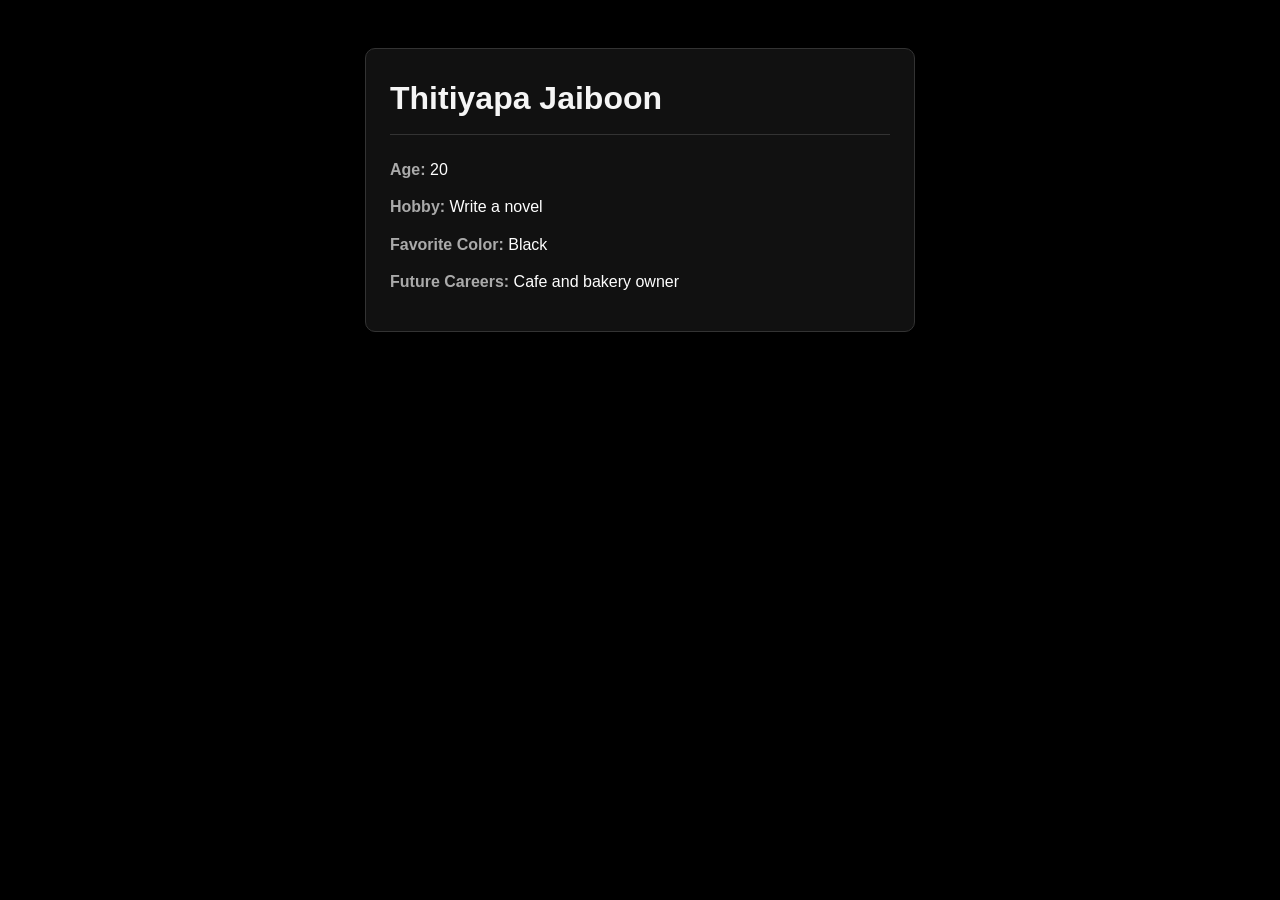
==== ink.html @ 3fa629ab "Name:Thitiyapa Jaiboon" ====
<!DOCTYPE html>
<html lang="en">
<head>
    <meta charset="UTF-8">
    <meta name="viewport" content="width=device-width, initial-scale=1.0">
    <title>Thitiyapa Jaiboon - Profile</title>
    <style>
        body {
            background-color: #000000;
            color: #ffffff;
            font-family: Arial, sans-serif;
            line-height: 1.6;
            padding: 40px;
        }
        .card {
            max-width: 500px;
            margin: auto;
            border: 1px solid #333333;
            border-radius: 10px;
            padding: 24px;
            background-color: #111111;
        }
        h1 {
            margin-top: 0;
            color: #f5f5f5;
            border-bottom: 1px solid #333333;
            padding-bottom: 10px;
        }
        p {
            font-size: 16px;
            margin: 12px 0;
        }
        .label {
            color: #aaaaaa;
            font-weight: bold;
        }
    </style>
</head>
<body>
    <div class="card">
        <h1>Thitiyapa Jaiboon</h1>
        <p><span class="label">Age:</span> 20</p>
        <p><span class="label">Hobby:</span> Write a novel</p>
        <p><span class="label">Favorite Color:</span> Black</p>
        <p><span class="label">Future Careers:</span> Cafe and bakery owner</p>
    </div>
</body>
</html>
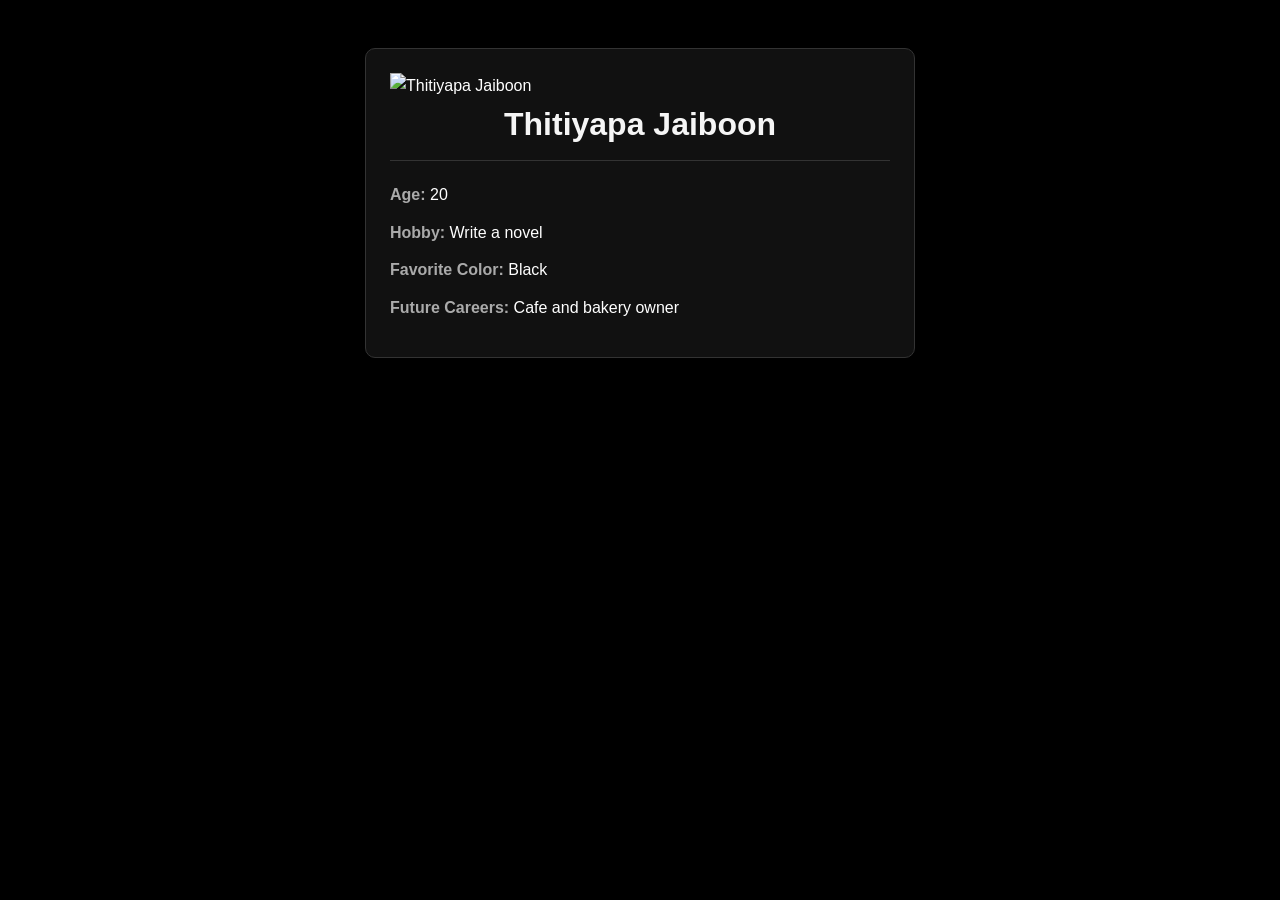
==== commit 21da9d64: "nameme" ====
--- a/ink.html
+++ b/ink.html
@@ -20,11 +20,21 @@
             padding: 24px;
             background-color: #111111;
         }
+        .profile-img {
+            display: block;
+            width: 140px;
+            height: 140px;
+            object-fit: cover;
+            border-radius: 50%;
+            border: 2px solid #444444;
+            margin: 0 auto 20px auto;
+        }
         h1 {
             margin-top: 0;
             color: #f5f5f5;
             border-bottom: 1px solid #333333;
             padding-bottom: 10px;
+            text-align: center;
         }
         p {
             font-size: 16px;
@@ -38,6 +48,7 @@
 </head>
 <body>
     <div class="card">
+        <img src="3110.jpg" alt="Thitiyapa Jaiboon" class="3110-img">
         <h1>Thitiyapa Jaiboon</h1>
         <p><span class="label">Age:</span> 20</p>
         <p><span class="label">Hobby:</span> Write a novel</p>
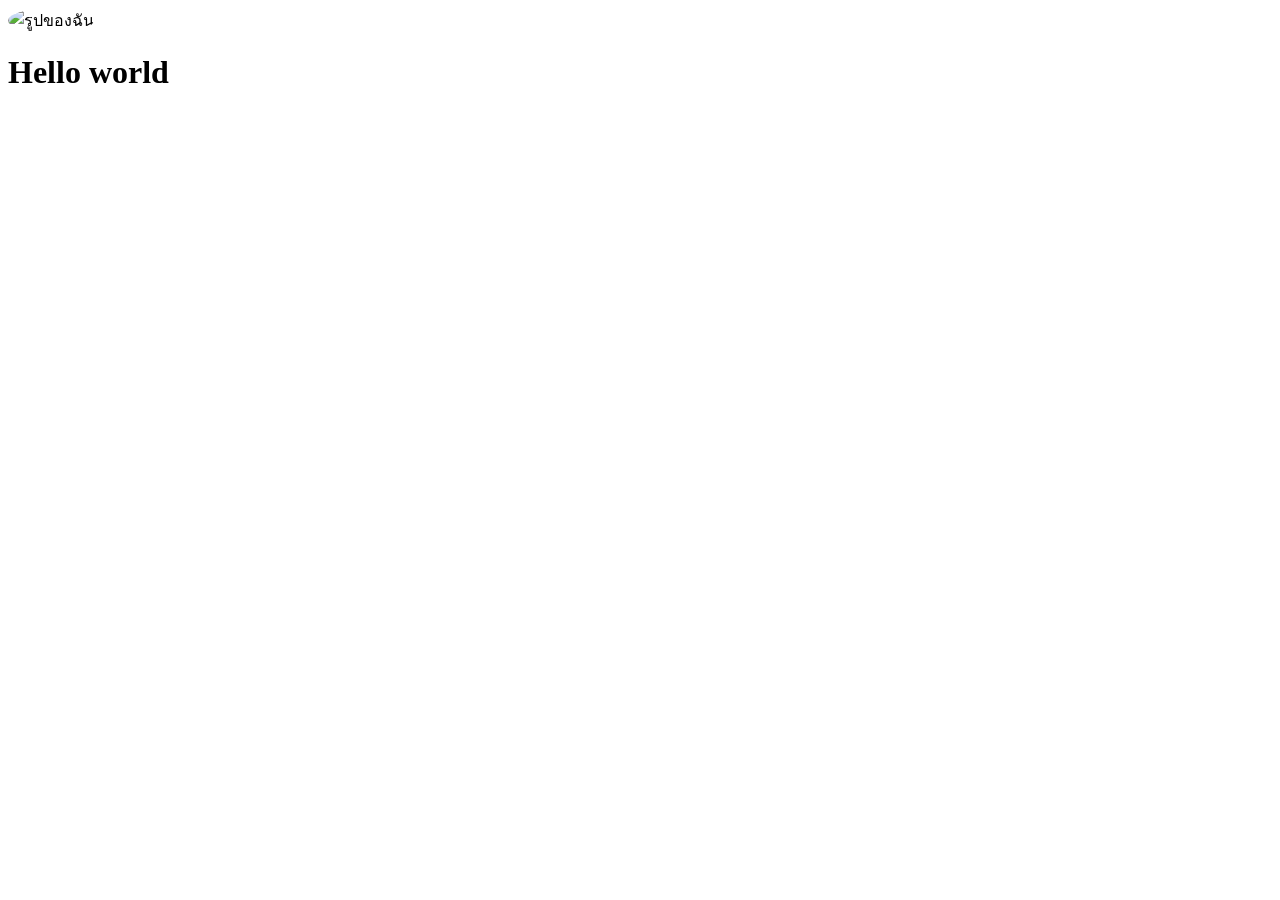
==== commit 5d9ea5f4: "nameme" ====
--- a/ink.html
+++ b/ink.html
@@ -1,59 +1,12 @@
 <!DOCTYPE html>
 <html lang="en">
 <head>
+    <img src="myphoto.jpg" width="250" alt="รูปของฉัน" style="border-radius: 50%;">
     <meta charset="UTF-8">
     <meta name="viewport" content="width=device-width, initial-scale=1.0">
-    <title>Thitiyapa Jaiboon - Profile</title>
-    <style>
-        body {
-            background-color: #000000;
-            color: #ffffff;
-            font-family: Arial, sans-serif;
-            line-height: 1.6;
-            padding: 40px;
-        }
-        .card {
-            max-width: 500px;
-            margin: auto;
-            border: 1px solid #333333;
-            border-radius: 10px;
-            padding: 24px;
-            background-color: #111111;
-        }
-        .profile-img {
-            display: block;
-            width: 140px;
-            height: 140px;
-            object-fit: cover;
-            border-radius: 50%;
-            border: 2px solid #444444;
-            margin: 0 auto 20px auto;
-        }
-        h1 {
-            margin-top: 0;
-            color: #f5f5f5;
-            border-bottom: 1px solid #333333;
-            padding-bottom: 10px;
-            text-align: center;
-        }
-        p {
-            font-size: 16px;
-            margin: 12px 0;
-        }
-        .label {
-            color: #aaaaaa;
-            font-weight: bold;
-        }
-    </style>
+    <title>Document</title>
 </head>
 <body>
-    <div class="card">
-        <img src="3110.jpg" alt="Thitiyapa Jaiboon" class="3110-img">
-        <h1>Thitiyapa Jaiboon</h1>
-        <p><span class="label">Age:</span> 20</p>
-        <p><span class="label">Hobby:</span> Write a novel</p>
-        <p><span class="label">Favorite Color:</span> Black</p>
-        <p><span class="label">Future Careers:</span> Cafe and bakery owner</p>
-    </div>
+    <h1>Hello world</h1>
 </body>
 </html>
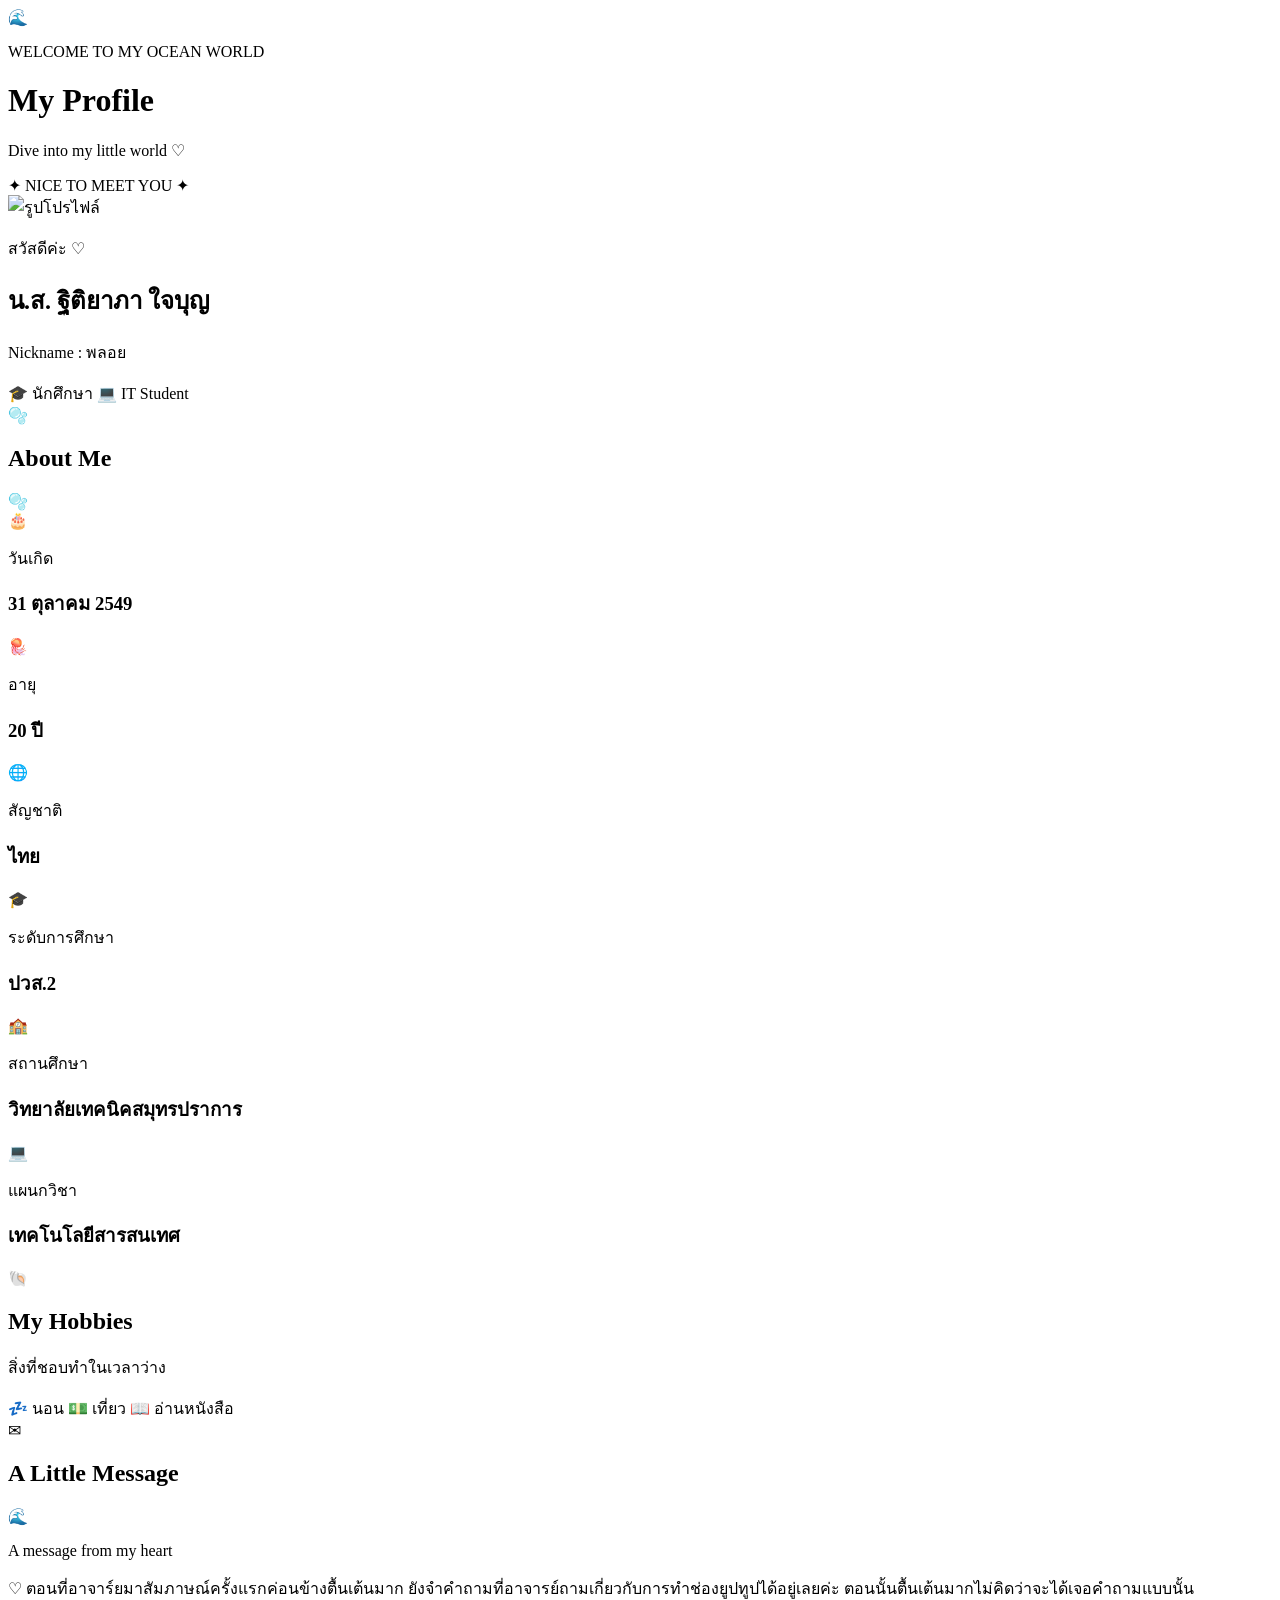
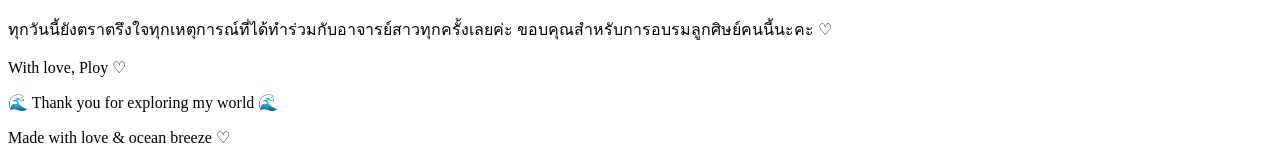
==== commit 9964c26a: "ink" ====
--- a/ink.html
+++ b/ink.html
@@ -1,12 +1,150 @@
+
 <!DOCTYPE html>
-<html lang="en">
+<html lang="th">
 <head>
-    <img src="myphoto.jpg" width="250" alt="รูปของฉัน" style="border-radius: 50%;">
     <meta charset="UTF-8">
     <meta name="viewport" content="width=device-width, initial-scale=1.0">
-    <title>Document</title>
+
+    <title>My Profile | Ploy Ocean</title>
+
+
+
+    <link rel="stylesheet" href="style.css">
 </head>
+
 <body>
-    <h1>Hello world</h1>
+
+<main class="wrapper">
+
+    <!-- Header -->
+    <header class="page-header">
+        <span class="flower">🌊</span>
+        <p class="mini-title">WELCOME TO MY OCEAN WORLD</p>
+        <h1>My Profile</h1>
+        <p class="subtitle">Dive into my little world ♡</p>
+        <span class="header-line"></span>
+    </header>
+
+    <!-- Profile -->
+    <section class="profile-card">
+
+        <span class="sticker">✦ NICE TO MEET YOU ✦</span>
+
+        <div class="profile-image">
+            <img src="profile.png" alt="รูปโปรไฟล์">
+        </div>
+
+        <p class="hello">สวัสดีค่ะ ♡</p>
+
+        <h2>น.ส. ฐิติยาภา ใจบุญ</h2>
+
+        <p class="nickname">Nickname : พลอย</p>
+
+        <div class="profile-tags">
+            <span>🎓 นักศึกษา</span>
+            <span>💻 IT Student</span>
+        </div>
+
+    </section>
+
+    <!-- About Me -->
+    <div class="section-heading">
+        <span>🫧</span>
+        <h2>About Me</h2>
+        <span>🫧</span>
+    </div>
+
+    <section class="info-grid">
+
+        <div class="info-card">
+            <span class="icon">🎂</span>
+            <p class="label">วันเกิด</p>
+            <h3>31 ตุลาคม 2549</h3>
+        </div>
+
+        <div class="info-card">
+            <span class="icon">🪼</span>
+            <p class="label">อายุ</p>
+            <h3>20 ปี</h3>
+        </div>
+
+        <div class="info-card">
+            <span class="icon">🌐</span>
+            <p class="label">สัญชาติ</p>
+            <h3>ไทย</h3>
+        </div>
+
+        <div class="info-card">
+            <span class="icon">🎓</span>
+            <p class="label">ระดับการศึกษา</p>
+            <h3>ปวส.2</h3>
+        </div>
+
+        <div class="info-card wide-card">
+            <span class="icon">🏫</span>
+            <p class="label">สถานศึกษา</p>
+            <h3>วิทยาลัยเทคนิคสมุทรปราการ</h3>
+        </div>
+
+        <div class="info-card wide-card">
+            <span class="icon">💻</span>
+            <p class="label">แผนกวิชา</p>
+            <h3>เทคโนโลยีสารสนเทศ</h3>
+        </div>
+
+    </section>
+
+    <!-- Hobbies -->
+    <section class="hobby-card">
+        <span class="icon">🐚</span>
+        <h2>My Hobbies</h2>
+        <p>สิ่งที่ชอบทำในเวลาว่าง</p>
+
+        <div class="hobby-list">
+            <span>💤 นอน</span>
+            <span>💵 เที่ยว</span>
+            <span>📖 อ่านหนังสือ</span>
+        </div>
+    </section>
+
+    <!-- Message -->
+    <section class="letter-card">
+
+        <div class="letter-header">
+            <span>✉</span>
+            <h2>A Little Message</h2>
+            <span>🌊</span>
+        </div>
+
+        <p class="letter-subtitle">
+            A message from my heart
+        </p>
+
+        <div class="letter-content">
+            <p>
+                ♡ ตอนที่อาจาร์ยมาสัมภาษณ์ครั้งแรกค่อนข้างตื้นเต้นมาก 
+                ยังจำคำถามที่อาจารย์ถามเกี่ยวกับการทำช่องยูปทูปได้อยู่เลยค่ะ 
+                ตอนนั้นตื้นเต้นมากไม่คิดว่าจะได้เจอคำถามแบบนั้น
+            </p>
+
+            <p>
+                ทุกวันนี้ยังตราตรึงใจทุกเหตุการณ์ที่ได้ทำร่วมกับอาจารย์สาวทุกครั้งเลยค่ะ ขอบคุณสำหรับการอบรมลูกศิษย์คนนี้นะคะ ♡
+            </p>
+        </div>
+
+        <div class="letter-footer">
+            With love, Ploy ♡
+        </div>
+
+    </section>
+
+    <!-- Footer -->
+    <footer>
+        <p>🌊 Thank you for exploring my world 🌊</p>
+        <p>Made with love & ocean breeze ♡</p>
+    </footer>
+
+</main>
+
 </body>
-</html>+</html>
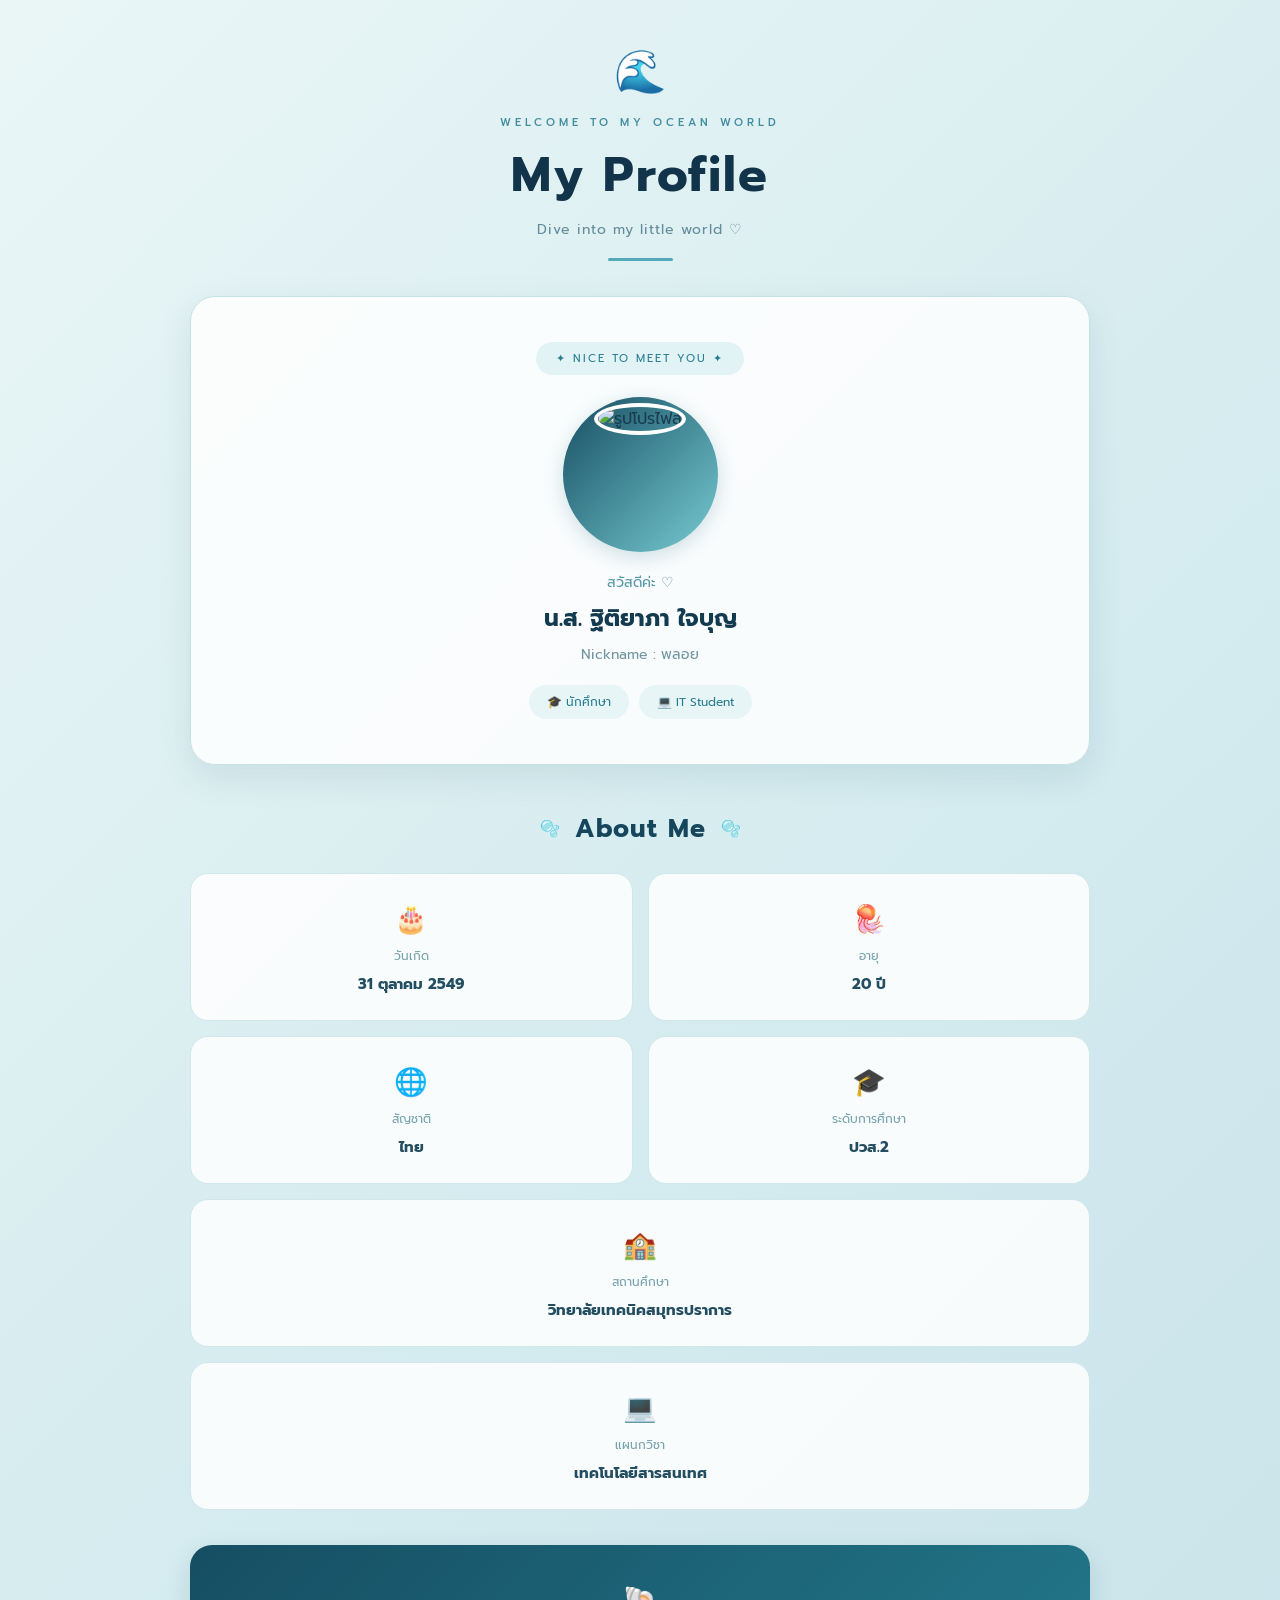
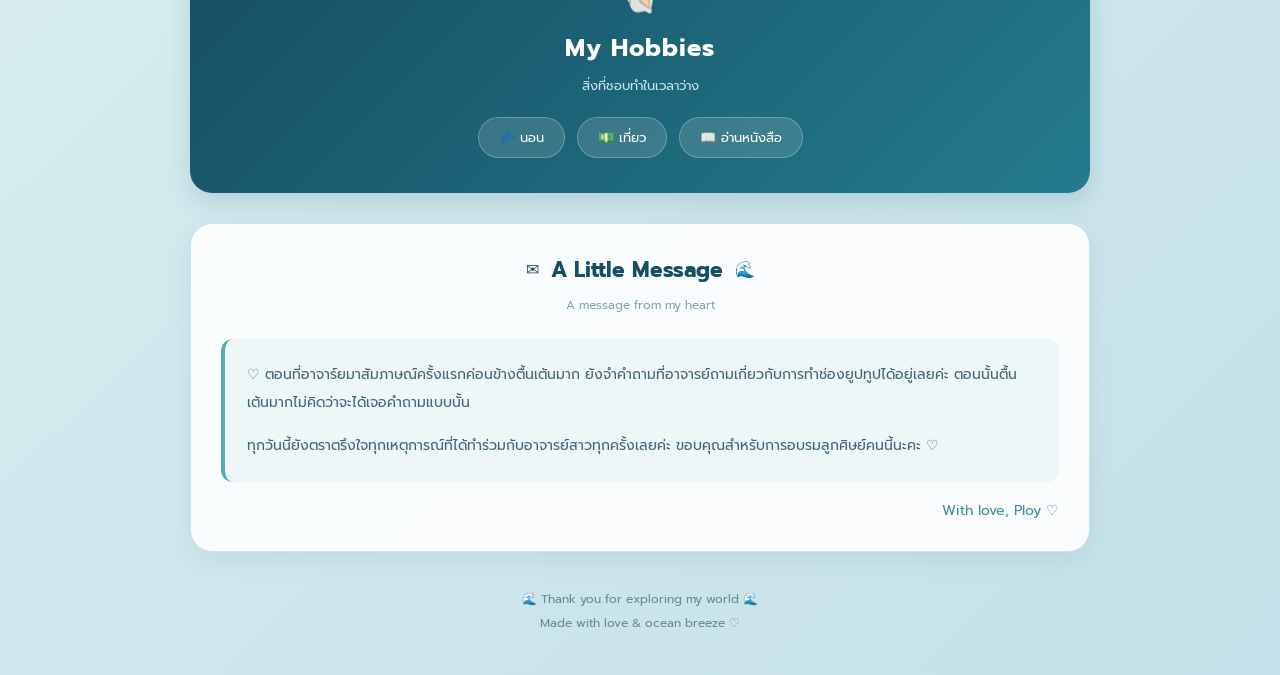
==== commit 6cbf023a: "ink" ====
--- a/ink.html
+++ b/ink.html
@@ -9,7 +9,7 @@
 
 
 
-    <link rel="stylesheet" href="style.css">
+    <link rel="stylesheet" href="cssx.css">
 </head>
 
 <body>
--- a/cssx.css
+++ b/cssx.css
@@ -0,0 +1,318 @@
+
+@import url('https://fonts.googleapis.com/css2?family=Prompt:wght@300;400;500;600;700&display=swap');
+
+* {
+    margin: 0;
+    padding: 0;
+    box-sizing: border-box;
+}
+
+body {
+    font-family: 'Prompt', sans-serif;
+    background: linear-gradient(135deg, #eaf6f6, #d4ebef, #c5e0e8);
+    color: #183b4e;
+    min-height: 100vh;
+    padding: 40px 20px;
+}
+
+.wrapper {
+    max-width: 900px;
+    margin: auto;
+}
+
+/* Header */
+.page-header {
+    text-align: center;
+    margin-bottom: 35px;
+}
+
+.flower {
+    font-size: 42px;
+    display: inline-block;
+    margin-bottom: 10px;
+}
+
+.mini-title {
+    color: #438da1;
+    font-size: 11px;
+    letter-spacing: 4px;
+    font-weight: 500;
+}
+
+.page-header h1 {
+    font-size: 48px;
+    color: #12344a;
+    letter-spacing: 2px;
+    margin: 8px 0;
+}
+
+.subtitle {
+    color: #648c9b;
+    font-size: 14px;
+    letter-spacing: 1px;
+}
+
+.header-line {
+    display: block;
+    width: 65px;
+    height: 3px;
+    background: #55a9b8;
+    margin: 18px auto;
+    border-radius: 10px;
+}
+
+/* Profile Card */
+.profile-card {
+    position: relative;
+    background: rgba(255,255,255,0.85);
+    border: 1px solid #c5e1e6;
+    border-radius: 25px;
+    padding: 45px 25px;
+    text-align: center;
+    box-shadow: 0 12px 35px rgba(23, 74, 95, 0.10);
+}
+
+.sticker {
+    display: inline-block;
+    background: #e1f3f4;
+    color: #287d91;
+    padding: 8px 20px;
+    border-radius: 30px;
+    font-size: 11px;
+    letter-spacing: 2px;
+    margin-bottom: 22px;
+}
+
+.profile-image {
+    width: 155px;
+    height: 155px;
+    margin: auto;
+    border-radius: 50%;
+    padding: 6px;
+    background: linear-gradient(135deg, #164e63, #77cbd1);
+    box-shadow: 0 5px 20px rgba(29, 103, 125, 0.2);
+}
+
+.profile-image img {
+    width: 100%;
+    height: 100%;
+    object-fit: cover;
+    border-radius: 50%;
+    border: 4px solid white;
+}
+
+.hello {
+    color: #5597a6;
+    margin-top: 20px;
+    font-size: 14px;
+}
+
+.profile-card h2 {
+    color: #123b50;
+    font-size: 23px;
+    margin: 8px 0;
+}
+
+.nickname {
+    color: #7196a2;
+    font-size: 14px;
+}
+
+.profile-tags {
+    display: flex;
+    justify-content: center;
+    flex-wrap: wrap;
+    gap: 10px;
+    margin-top: 20px;
+}
+
+.profile-tags span {
+    background: #e8f5f6;
+    color: #287d91;
+    padding: 8px 18px;
+    border-radius: 30px;
+    font-size: 12px;
+}
+
+/* Section Heading */
+.section-heading {
+    display: flex;
+    justify-content: center;
+    align-items: center;
+    gap: 15px;
+    margin: 45px 0 25px;
+}
+
+.section-heading h2 {
+    color: #16465b;
+    font-size: 25px;
+    letter-spacing: 1px;
+}
+
+/* Information Grid */
+.info-grid {
+    display: grid;
+    grid-template-columns: repeat(2, 1fr);
+    gap: 15px;
+}
+
+.info-card {
+    background: rgba(255,255,255,0.85);
+    padding: 25px 15px;
+    border-radius: 18px;
+    text-align: center;
+    border: 1px solid #d1e7ea;
+    transition: 0.3s;
+}
+
+.info-card:hover {
+    transform: translateY(-5px);
+    box-shadow: 0 10px 25px rgba(27, 89, 109, 0.12);
+    border-color: #77cbd1;
+}
+
+.wide-card {
+    grid-column: span 2;
+}
+
+.icon {
+    font-size: 27px;
+}
+
+.label {
+    color: #75a2ae;
+    font-size: 12px;
+    margin: 8px 0;
+}
+
+.info-card h3 {
+    font-size: 15px;
+    color: #234d60;
+}
+
+/* Hobbies */
+.hobby-card {
+    background: linear-gradient(135deg, #164e63, #247b8d);
+    color: white;
+    text-align: center;
+    padding: 35px 20px;
+    border-radius: 22px;
+    margin-top: 35px;
+    box-shadow: 0 10px 25px rgba(22, 78, 99, 0.15);
+}
+
+.hobby-card h2 {
+    margin: 10px 0;
+    letter-spacing: 1px;
+}
+
+.hobby-card p {
+    color: #c6e8ed;
+    font-size: 13px;
+}
+
+.hobby-list {
+    display: flex;
+    justify-content: center;
+    flex-wrap: wrap;
+    gap: 12px;
+    margin-top: 22px;
+}
+
+.hobby-list span {
+    background: rgba(255,255,255,0.13);
+    border: 1px solid rgba(255,255,255,0.25);
+    padding: 10px 20px;
+    border-radius: 30px;
+    font-size: 13px;
+}
+
+/* Letter */
+.letter-card {
+    background: rgba(255,255,255,0.9);
+    border-radius: 22px;
+    padding: 30px;
+    margin-top: 30px;
+    border: 1px solid #c9e3e8;
+    box-shadow: 0 8px 25px rgba(23, 74, 95, 0.08);
+}
+
+.letter-header {
+    display: flex;
+    justify-content: center;
+    align-items: center;
+    gap: 12px;
+    color: #164e63;
+}
+
+.letter-header h2 {
+    font-size: 21px;
+}
+
+.letter-subtitle {
+    text-align: center;
+    color: #7ba8b1;
+    font-size: 12px;
+    margin: 10px 0 25px;
+}
+
+.letter-content {
+    background: #edf7f8;
+    border-left: 4px solid #55a9b8;
+    padding: 22px;
+    border-radius: 12px;
+    color: #416777;
+    font-size: 14px;
+    line-height: 2;
+}
+
+.letter-content p + p {
+    margin-top: 15px;
+}
+
+.letter-footer {
+    text-align: right;
+    color: #438da1;
+    margin-top: 18px;
+    font-size: 14px;
+}
+
+/* Footer */
+footer {
+    text-align: center;
+    margin-top: 35px;
+    color: #628d9b;
+    font-size: 12px;
+    line-height: 2;
+}
+
+/* Responsive */
+@media (max-width: 600px) {
+    body {
+        padding: 25px 12px;
+    }
+
+    .page-header h1 {
+        font-size: 36px;
+    }
+
+    .info-grid {
+        grid-template-columns: 1fr;
+    }
+
+    .wide-card {
+        grid-column: span 1;
+    }
+
+    .profile-card {
+        padding: 35px 15px;
+    }
+
+    .profile-card h2 {
+        font-size: 19px;
+    }
+
+    .letter-card {
+        padding: 22px 16px;
+    }
+}
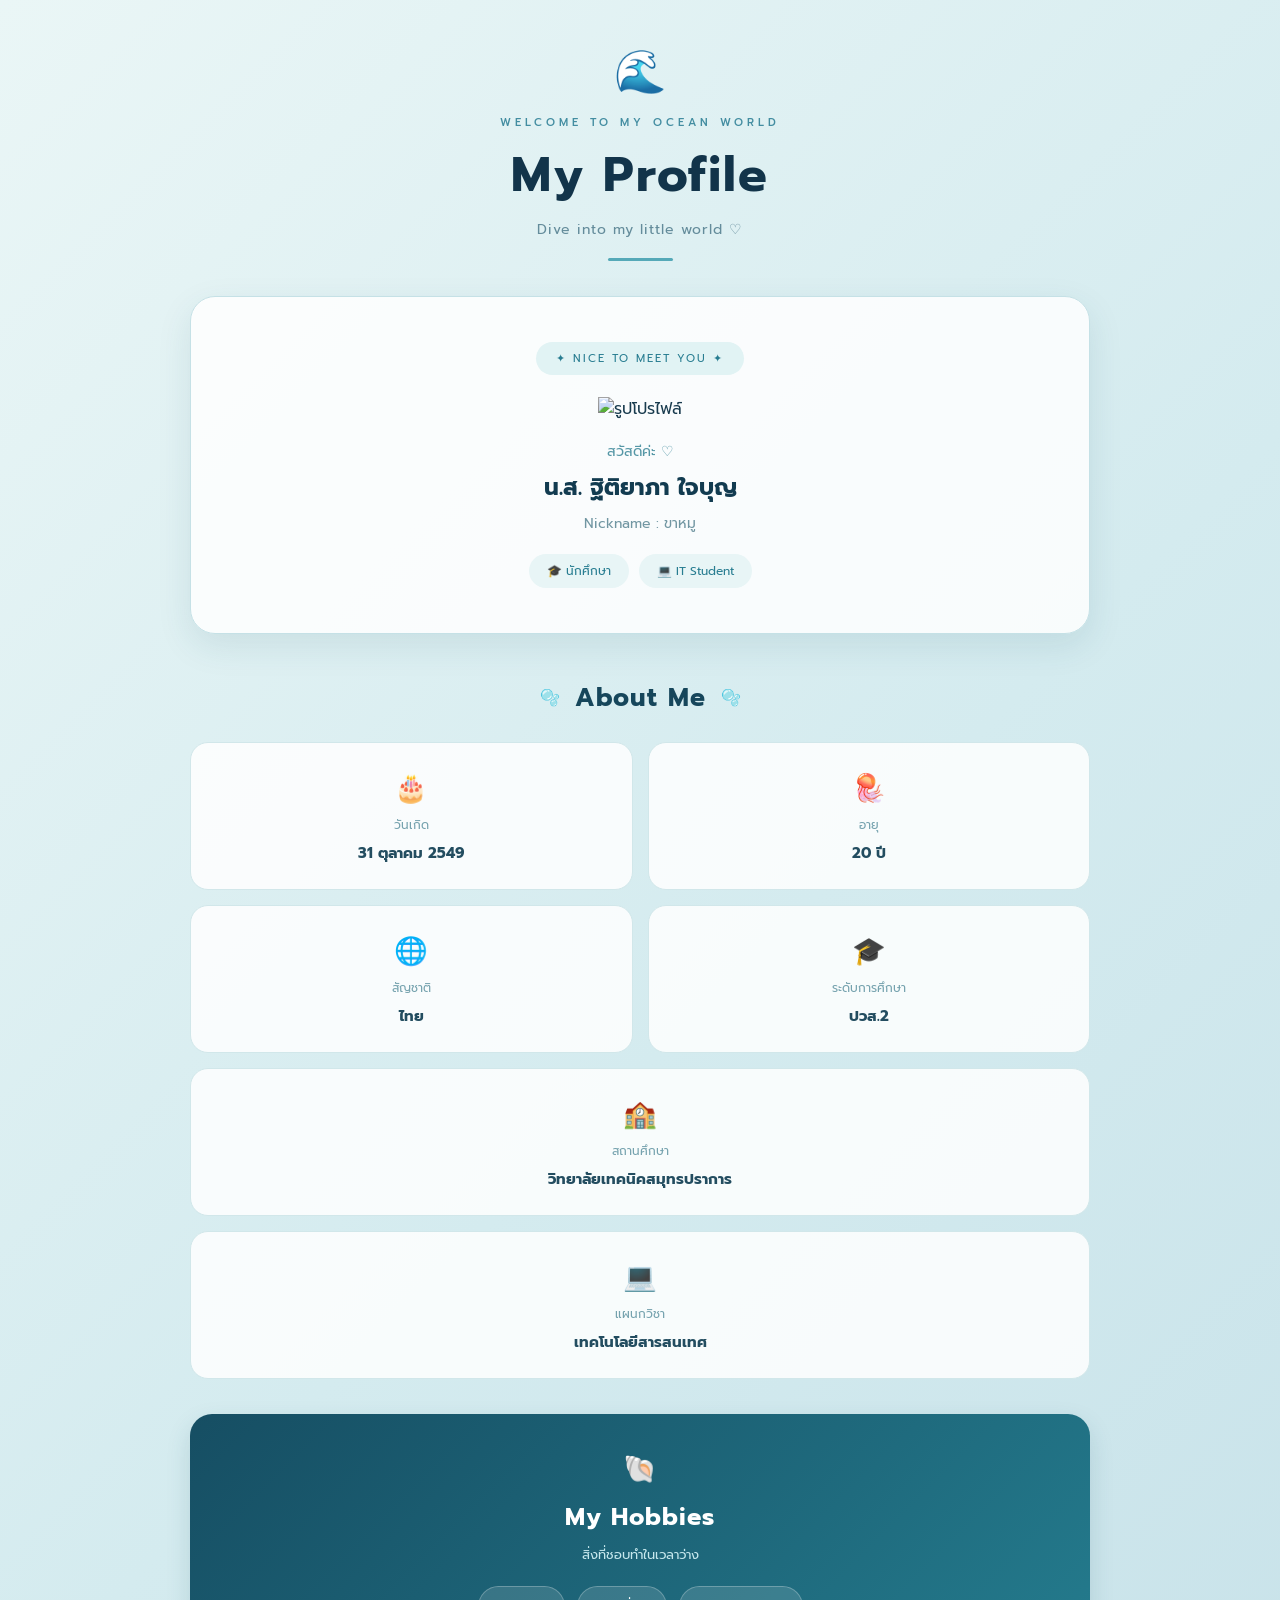
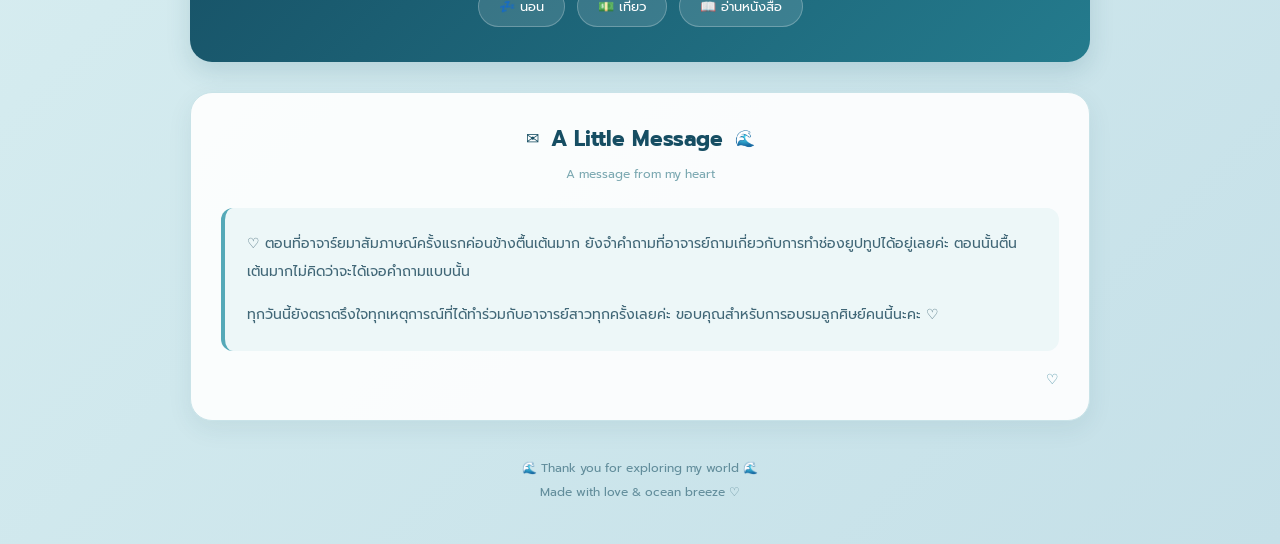
==== commit 74586041: "ink" ====
--- a/ink.html
+++ b/ink.html
@@ -5,7 +5,7 @@
     <meta charset="UTF-8">
     <meta name="viewport" content="width=device-width, initial-scale=1.0">
 
-    <title>My Profile | Ploy Ocean</title>
+    <title>My Profile Ocean</title>
 
 
 
@@ -30,15 +30,15 @@
 
         <span class="sticker">✦ NICE TO MEET YOU ✦</span>
 
-        <div class="profile-image">
-            <img src="profile.png" alt="รูปโปรไฟล์">
+        <div class="profile-imag">
+            <img src="profile-img.png" alt="รูปโปรไฟล์">
         </div>
 
         <p class="hello">สวัสดีค่ะ ♡</p>
 
         <h2>น.ส. ฐิติยาภา ใจบุญ</h2>
 
-        <p class="nickname">Nickname : พลอย</p>
+        <p class="nickname">Nickname : ขาหมู</p>
 
         <div class="profile-tags">
             <span>🎓 นักศึกษา</span>
@@ -133,7 +133,7 @@
         </div>
 
         <div class="letter-footer">
-            With love, Ploy ♡
+             ♡
         </div>
 
     </section>
